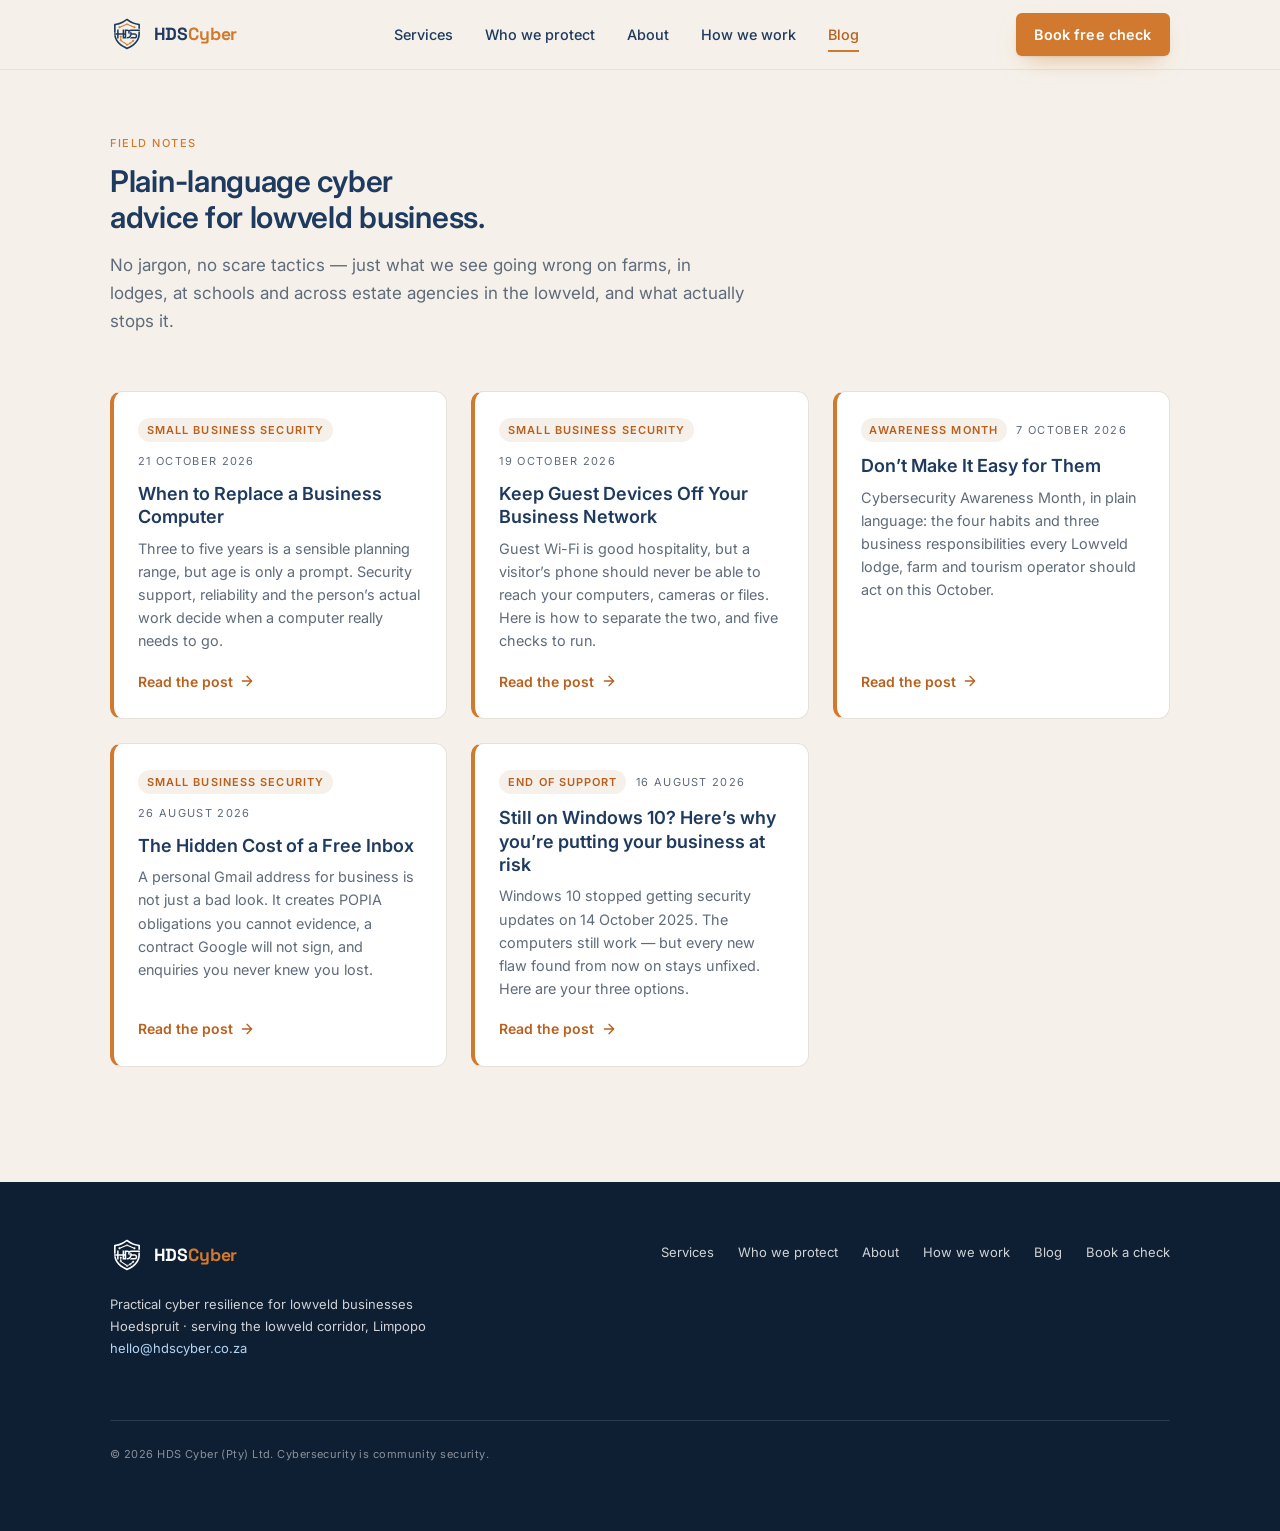
==== blog/index.html @ 3f3493e4 "Add blog post: When to Replace a Business Computer Held on a branch for scheduled publication; not y" ====
<!DOCTYPE html>
<html lang="en">
<head>
  <meta charset="UTF-8">
  <meta name="viewport" content="width=device-width, initial-scale=1">

  <!-- Google tag (gtag.js) -->
  <script async src="https://www.googletagmanager.com/gtag/js?id=G-XVRPDK1384"></script>
  <script>
    window.dataLayer = window.dataLayer || [];
    function gtag(){dataLayer.push(arguments);}
    gtag('js', new Date());

    gtag('config', 'G-XVRPDK1384');
  </script>

  <!-- Meta Pixel Code -->
  <script>
  !function(f,b,e,v,n,t,s)
  {if(f.fbq)return;n=f.fbq=function(){n.callMethod?
  n.callMethod.apply(n,arguments):n.queue.push(arguments)};
  if(!f._fbq)f._fbq=n;n.push=n;n.loaded=!0;n.version='2.0';
  n.queue=[];t=b.createElement(e);t.async=!0;
  t.src=v;s=b.getElementsByTagName(e)[0];
  s.parentNode.insertBefore(t,s)}(window, document,'script',
  'https://connect.facebook.net/en_US/fbevents.js');
  fbq('init', '3988948328081548');
  fbq('track', 'PageView');
  </script>
  <noscript><img height="1" width="1" style="display:none"
  src="https://www.facebook.com/tr?id=3988948328081548&ev=PageView&noscript=1"
  /></noscript>
  <!-- End Meta Pixel Code -->

  <title>Blog — HDS Cyber | Plain-language cyber advice for lowveld business</title>
  <meta name="description" content="Practical, jargon-free cyber security advice for farms, lodges, schools, merchants and estate agencies in Hoedspruit and the greater lowveld.">
  <meta property="og:title" content="HDS Cyber Blog — plain-language cyber advice for lowveld business">
  <meta property="og:description" content="Practical, jargon-free cyber security advice for farms, lodges, schools, merchants and estate agencies in the lowveld.">
  <meta property="og:type" content="website">
  <meta property="og:url" content="https://hdscyber.co.za/blog/">
  <link rel="canonical" href="https://hdscyber.co.za/blog/">
  <link rel="icon" type="image/svg+xml" href="../assets/favicon.svg">
  <link rel="preconnect" href="https://fonts.googleapis.com">
  <link rel="preconnect" href="https://fonts.gstatic.com" crossorigin>
  <link href="https://fonts.googleapis.com/css2?family=Inter:wght@400;500;600;700&family=Space+Grotesk:wght@500;700&display=swap" rel="stylesheet">
  <link rel="stylesheet" href="../assets/site.css">

  <!-- Freshworks CRM tracking (live chat disabled for now via chat='false') -->
  <script src='//fw-cdn.com/16836464/7368855.js' chat='false'></script>
</head>
<body>
  <!-- Navigation — nav--solid because sub-pages have no hero behind the bar -->
  <header class="nav nav--solid" id="nav">
    <div class="nav__inner">
      <a class="brand" href="../index.html" aria-label="HDS Cyber — home">
        <img src="../assets/favicon.svg" alt="" aria-hidden="true">
        <span class="brand__name">HDS<span>Cyber</span></span>
      </a>

      <nav aria-label="Primary">
        <ul class="nav__links" id="navLinks">
          <li><a href="../index.html#services">Services</a></li>
          <li><a href="../index.html#sectors">Who we protect</a></li>
          <li><a href="../index.html#about">About</a></li>
          <li><a href="../index.html#how">How we work</a></li>
          <li><a href="index.html" class="is-active" aria-current="page">Blog</a></li>
          <li class="nav__cta-mobile"><a href="mailto:hello@hdscyber.co.za?subject=Book%20my%20free%20Lowveld%20Cyber%20Check"><span class="cta">Book free check</span></a></li>
        </ul>
      </nav>

      <div class="nav__cta">
        <a class="cta" href="mailto:hello@hdscyber.co.za?subject=Book%20my%20free%20Lowveld%20Cyber%20Check">Book free check</a>
      </div>

      <button class="nav__toggle" id="navToggle" aria-label="Toggle menu" aria-expanded="false" aria-controls="navLinks">
        <svg class="icon-open" viewBox="0 0 24 24" fill="none" stroke="currentColor" stroke-width="2" stroke-linecap="round"><path d="M3 6h18M3 12h18M3 18h18"/></svg>
        <svg class="icon-close" viewBox="0 0 24 24" fill="none" stroke="currentColor" stroke-width="2" stroke-linecap="round"><path d="M6 6l12 12M18 6L6 18"/></svg>
      </button>
    </div>
  </header>

  <main class="subpage" id="top">
    <section class="section" style="padding-top:0;" aria-labelledby="blog-title">
      <div class="wrap">
        <div class="section__head reveal">
          <p class="eyebrow">Field notes</p>
          <h1 class="section__title" id="blog-title">Plain-language cyber advice for lowveld business.</h1>
          <p class="section__lead">No jargon, no scare tactics &mdash; just what we see going wrong on farms, in lodges, at schools and across estate agencies in the lowveld, and what actually stops it.</p>
        </div>

        <!-- =================================================================
             POST LIST
             To add a post: copy _post-template.html to a new file in this
             folder, then paste one <a class="post-card"> block below, newest
             first. Nothing else needs updating.
             ================================================================= -->
        <div class="post-list">

          <a class="post-card reveal" href="when-to-replace-a-business-computer.html">
            <div class="post-card__meta">
              <span class="tag">Small business security</span>
              <time datetime="2026-10-21">21 October 2026</time>
            </div>
            <h2 class="post-card__title">When to Replace a Business Computer</h2>
            <p class="post-card__excerpt">Three to five years is a sensible planning range, but age is only a prompt. Security support, reliability and the person&rsquo;s actual work decide when a computer really needs to go.</p>
            <span class="post-card__more">
              Read the post
              <svg viewBox="0 0 24 24" fill="none" stroke="currentColor" stroke-width="2" stroke-linecap="round" stroke-linejoin="round" aria-hidden="true"><path d="M5 12h14M12 5l7 7-7 7"/></svg>
            </span>
          </a>

          <a class="post-card reveal" href="keep-guest-devices-off-your-business-network.html">
            <div class="post-card__meta">
              <span class="tag">Small business security</span>
              <time datetime="2026-10-19">19 October 2026</time>
            </div>
            <h2 class="post-card__title">Keep Guest Devices Off Your Business Network</h2>
            <p class="post-card__excerpt">Guest Wi-Fi is good hospitality, but a visitor&rsquo;s phone should never be able to reach your computers, cameras or files. Here is how to separate the two, and five checks to run.</p>
            <span class="post-card__more">
              Read the post
              <svg viewBox="0 0 24 24" fill="none" stroke="currentColor" stroke-width="2" stroke-linecap="round" stroke-linejoin="round" aria-hidden="true"><path d="M5 12h14M12 5l7 7-7 7"/></svg>
            </span>
          </a>

          <a class="post-card reveal" href="dont-make-it-easy-for-them.html">
            <div class="post-card__meta">
              <span class="tag">Awareness Month</span>
              <time datetime="2026-10-07">7 October 2026</time>
            </div>
            <h2 class="post-card__title">Don&rsquo;t Make It Easy for Them</h2>
            <p class="post-card__excerpt">Cybersecurity Awareness Month, in plain language: the four habits and three business responsibilities every Lowveld lodge, farm and tourism operator should act on this October.</p>
            <span class="post-card__more">
              Read the post
              <svg viewBox="0 0 24 24" fill="none" stroke="currentColor" stroke-width="2" stroke-linecap="round" stroke-linejoin="round" aria-hidden="true"><path d="M5 12h14M12 5l7 7-7 7"/></svg>
            </span>
          </a>

          <a class="post-card reveal" href="hidden-cost-of-a-free-inbox.html">
            <div class="post-card__meta">
              <span class="tag">Small business security</span>
              <time datetime="2026-08-26">26 August 2026</time>
            </div>
            <h2 class="post-card__title">The Hidden Cost of a Free Inbox</h2>
            <p class="post-card__excerpt">A personal Gmail address for business is not just a bad look. It creates POPIA obligations you cannot evidence, a contract Google will not sign, and enquiries you never knew you lost.</p>
            <span class="post-card__more">
              Read the post
              <svg viewBox="0 0 24 24" fill="none" stroke="currentColor" stroke-width="2" stroke-linecap="round" stroke-linejoin="round" aria-hidden="true"><path d="M5 12h14M12 5l7 7-7 7"/></svg>
            </span>
          </a>

          <a class="post-card reveal" href="still-on-windows-10.html">
            <div class="post-card__meta">
              <span class="tag">End of support</span>
              <time datetime="2026-08-16">16 August 2026</time>
            </div>
            <h2 class="post-card__title">Still on Windows 10? Here&rsquo;s why you&rsquo;re putting your business at risk</h2>
            <p class="post-card__excerpt">Windows 10 stopped getting security updates on 14 October 2025. The computers still work &mdash; but every new flaw found from now on stays unfixed. Here are your three options.</p>
            <span class="post-card__more">
              Read the post
              <svg viewBox="0 0 24 24" fill="none" stroke="currentColor" stroke-width="2" stroke-linecap="round" stroke-linejoin="round" aria-hidden="true"><path d="M5 12h14M12 5l7 7-7 7"/></svg>
            </span>
          </a>

        </div>
      </div>
    </section>
  </main>

  <!-- Footer -->
  <footer class="footer">
    <div class="wrap footer__inner">
      <div>
        <a class="brand" href="../index.html" aria-label="HDS Cyber — home">
          <img src="../assets/logo-shield-white.svg" alt="" aria-hidden="true">
          <span class="brand__name">HDS<span style="color:var(--copper);">Cyber</span></span>
        </a>
        <p class="footer__meta">
          Practical cyber resilience for lowveld businesses<br>
          Hoedspruit &middot; serving the lowveld corridor, Limpopo<br>
          <a href="mailto:hello@hdscyber.co.za">hello@hdscyber.co.za</a>
        </p>
      </div>

      <nav aria-label="Footer">
        <ul class="footer__links">
          <li><a href="../index.html#services">Services</a></li>
          <li><a href="../index.html#sectors">Who we protect</a></li>
          <li><a href="../index.html#about">About</a></li>
          <li><a href="../index.html#how">How we work</a></li>
          <li><a href="index.html">Blog</a></li>
          <li><a href="../index.html#contact">Book a check</a></li>
        </ul>
      </nav>

      <p class="footer__legal">© <span id="year">2026</span> HDS Cyber (Pty) Ltd. Cybersecurity is community security.</p>
    </div>
  </footer>

  <script src="../assets/site.js" defer></script>
</body>
</html>
---- assets/site.css ----
/* =========================================================================
   HDS Cyber - shared stylesheet
   Used by index.html and every page under blog/.
   Brand tokens follow Brand Guidelines v1.0 (section refs in comments).
   ========================================================================= */

:root {
  /* Brand colours (per Brand Guidelines v1.0 §3) */
  --navy: #1E3A5F;
  --copper: #D17A2F;
  --copper-deep: #B9601E;
  --deep-navy: #0F1F33;
  --sand: #F5F1EA;
  --ink: #1A1A1A;
  --slate: #5F6B7A;
  --hairline: #E5E2DA;
  --light-blue: #B5D4F4;
  --white: #FFFFFF;

  /* Typography (§4): Inter does the heavy lifting; Space Grotesk for hero/slogan only */
  --font-body: 'Inter', -apple-system, BlinkMacSystemFont, system-ui, sans-serif;
  --font-display: 'Space Grotesk', 'Inter', system-ui, sans-serif;

  /* Type scale */
  --text-hero: clamp(2.25rem, 5vw, 3.5rem);   /* hero 44–56px */
  --text-h2: clamp(1.5rem, 2.4vw, 1.875rem);  /* section H2 24–30px */
  --text-h3: 1.125rem;                          /* H3 18px */
  --text-body: 1rem;
  --text-small: 0.8125rem;                      /* caption 13px */
  --text-eyebrow: 0.6875rem;                    /* 11px */

  --radius: 6px;
  --radius-lg: 12px;
  --hero-text-width: 540px;
  --nav-h: 70px;
  --maxw: 1140px;
  --ease: cubic-bezier(0.22, 1, 0.36, 1);
}

*, *::before, *::after { box-sizing: border-box; }

html {
  -webkit-text-size-adjust: 100%;
  scroll-behavior: smooth;
  scroll-padding-top: calc(var(--nav-h) + 12px);
}

body {
  margin: 0;
  font-family: var(--font-body);
  font-weight: 400;
  font-size: var(--text-body);
  line-height: 1.65;
  color: var(--ink);
  background: var(--sand);
  -webkit-font-smoothing: antialiased;
  text-rendering: optimizeLegibility;
  overflow-x: hidden;
}

a { color: inherit; }

.wrap {
  width: 100%;
  max-width: var(--maxw);
  margin-inline: auto;
  padding-inline: clamp(1.25rem, 4vw, 2.5rem);
}

/* Eyebrow — Inter 500 medium, tracked caps (§4.3) */
.eyebrow {
  margin: 0;
  font-family: var(--font-body);
  font-weight: 500;
  font-size: var(--text-eyebrow);
  letter-spacing: 0.14em;
  text-transform: uppercase;
  color: var(--copper);
}

/* ---------- Shared CTA button ---------- */
.cta {
  display: inline-flex;
  align-items: center;
  gap: 0.6rem;
  padding: 0.85rem 1.6rem;
  min-height: 48px;
  background: var(--copper);
  color: var(--white);
  font-family: var(--font-body);
  font-weight: 600;
  font-size: 1rem;
  letter-spacing: 0.01em;
  text-decoration: none;
  border-radius: var(--radius);
  box-shadow:
    0 1px 2px rgba(15, 31, 51, 0.08),
    0 10px 24px -10px rgba(209, 122, 47, 0.55);
  transition: transform 0.3s var(--ease), box-shadow 0.3s var(--ease), background-color 0.3s ease;
}
.cta svg { width: 20px; height: 20px; }
.cta:hover {
  background: var(--copper-deep);
  transform: translateY(-2px);
  box-shadow: 0 2px 4px rgba(15, 31, 51, 0.10), 0 16px 32px -12px rgba(209, 122, 47, 0.7);
}
.cta:active { transform: translateY(0); }
.cta:focus-visible { outline: 2px solid var(--navy); outline-offset: 3px; }

/* Secondary — outlined navy (§7.1) */
.cta--ghost {
  background: transparent;
  color: var(--navy);
  border: 1px solid var(--navy);
  box-shadow: none;
}
.cta--ghost:hover {
  background: var(--navy);
  border-color: var(--navy);
  color: var(--white);
  box-shadow: 0 8px 20px -12px rgba(15, 31, 51, 0.4);
}

/* Secondary on dark backgrounds (contact band) */
.cta--ghost-light {
  background: transparent;
  color: var(--white);
  border: 1px solid rgba(255, 255, 255, 0.5);
  box-shadow: none;
}
.cta--ghost-light:hover {
  background: var(--white);
  color: var(--navy);
  border-color: var(--white);
}

/* WhatsApp button accent (brand-preferred primary contact) */
.cta--whatsapp { background: var(--copper); }
.cta--whatsapp svg { width: 22px; height: 22px; }

/* Marks a placeholder WhatsApp link until the real number is added */
[data-whatsapp-placeholder] { position: relative; }

/* ---------- Nav ---------- */
.nav {
  position: fixed;
  top: 0; left: 0; right: 0;
  z-index: 50;
  height: var(--nav-h);
  display: flex;
  align-items: center;
  transition: background-color 0.35s ease, box-shadow 0.35s ease, border-color 0.35s ease;
  border-bottom: 1px solid transparent;
}
.nav.is-scrolled {
  background: rgba(245, 241, 234, 0.82);
  backdrop-filter: blur(10px);
  -webkit-backdrop-filter: blur(10px);
  border-bottom-color: var(--hairline);
  box-shadow: 0 1px 16px -8px rgba(15, 31, 51, 0.25);
}
.nav__inner {
  width: 100%;
  max-width: var(--maxw);
  margin-inline: auto;
  padding-inline: clamp(1.25rem, 4vw, 2.5rem);
  display: flex;
  align-items: center;
  justify-content: space-between;
  gap: 1rem;
}
.brand {
  display: inline-flex;
  align-items: center;
  gap: 0.6rem;
  text-decoration: none;
  color: var(--navy);
}
.brand img { width: 34px; height: 34px; display: block; }
.brand__name {
  font-family: var(--font-display);
  font-weight: 700;
  font-size: 1.1rem;
  letter-spacing: -0.01em;
  color: var(--navy);
}
.brand__name span { color: var(--copper); }

.nav__links {
  display: flex;
  align-items: center;
  gap: clamp(1rem, 2.5vw, 2rem);
  list-style: none;
  margin: 0;
  padding: 0;
}
.nav__links a {
  position: relative;
  text-decoration: none;
  color: var(--navy);
  font-size: 0.9rem;
  font-weight: 500;
  padding: 0.4rem 0;
  transition: color 0.2s ease;
}
.nav__links a::after {
  content: "";
  position: absolute;
  left: 0; bottom: -2px;
  width: 100%;
  height: 2px;
  background: var(--copper);
  transform: scaleX(0);
  transform-origin: left center;
  transition: transform 0.3s var(--ease);
}
.nav__links a:hover { color: var(--copper-deep); }
.nav__links a.is-active { color: var(--copper-deep); }
.nav__links a.is-active::after { transform: scaleX(1); }

.nav__cta { display: inline-flex; }
.nav .cta { padding: 0.6rem 1.15rem; min-height: 42px; font-size: 0.9rem; }

.nav__toggle {
  display: none;
  width: 44px; height: 44px;
  align-items: center;
  justify-content: center;
  background: transparent;
  border: 1px solid var(--hairline);
  border-radius: var(--radius);
  cursor: pointer;
  color: var(--navy);
}
.nav__toggle svg { width: 22px; height: 22px; }
.nav__toggle .icon-close { display: none; }
.nav.is-open .nav__toggle .icon-open { display: none; }
.nav.is-open .nav__toggle .icon-close { display: block; }

/* ---------- Section scaffolding ---------- */
.section { padding: clamp(4.5rem, 9vw, 7.5rem) 0; }
.section__head {
  max-width: 640px;
  margin-bottom: clamp(2.5rem, 5vw, 3.5rem);
}
.section--center .section__head { margin-inline: auto; text-align: center; }
/* Section H2 — Inter 600 (§4.3) */
.section__title {
  margin: 0.75rem 0 0;
  font-family: var(--font-body);
  font-weight: 600;
  font-size: var(--text-h2);
  line-height: 1.18;
  letter-spacing: -0.01em;
  color: var(--navy);
  text-wrap: balance;
}
.section__lead {
  margin: 1rem 0 0;
  font-size: 1.0625rem;
  color: var(--slate);
  max-width: 58ch;
}
.section--center .section__lead { margin-inline: auto; }

/* Reveal on scroll */
.reveal {
  opacity: 0;
  transform: translateY(22px);
  transition: opacity 0.7s var(--ease), transform 0.7s var(--ease);
}
.reveal.is-in { opacity: 1; transform: none; }

/* ---------- Hero ---------- */
.hero {
  position: relative;
  isolation: isolate;
  min-height: 100vh;
  min-height: 100svh;
  display: flex;
  flex-direction: column;
  align-items: center;
  justify-content: center;
  text-align: center;
  padding: calc(var(--nav-h) + clamp(2rem, 6vw, 4rem)) 1.5rem clamp(3.5rem, 9vw, 6rem);
  overflow: hidden;
  background:
    radial-gradient(120% 90% at 80% 8%, rgba(209, 122, 47, 0.10) 0%, rgba(209, 122, 47, 0) 55%),
    radial-gradient(120% 90% at 10% 100%, rgba(30, 58, 95, 0.08) 0%, rgba(30, 58, 95, 0) 55%),
    linear-gradient(180deg, #FFFFFF 0%, #FDFBF7 45%, var(--sand) 100%);
}
.hero__lines {
  position: absolute; inset: 0; z-index: -2;
  pointer-events: none; opacity: 0.5;
  mask-image: radial-gradient(120% 80% at 50% 30%, #000 0%, transparent 78%);
}
.hero__lines path, .hero__lines circle { stroke: var(--hairline); fill: none; }
.hero__lines circle { fill: var(--hairline); stroke: none; }
.hero__grain {
  position: absolute; inset: 0; z-index: -1;
  pointer-events: none; opacity: 0.035; mix-blend-mode: multiply;
}
/* Hero max width 720px so the slogan reads as a statement (§7.1) */
.hero__inner {
  position: relative;
  display: flex; flex-direction: column; align-items: center;
  max-width: 720px; width: 100%;
}
.status {
  display: inline-flex; align-items: center; gap: 0.5rem;
  padding: 0.4rem 0.85rem 0.4rem 0.7rem;
  margin-bottom: clamp(1.5rem, 4vw, 2rem);
  border: 1px solid var(--hairline); border-radius: 999px;
  background: rgba(255, 255, 255, 0.7); backdrop-filter: blur(6px);
  box-shadow: 0 1px 2px rgba(15, 31, 51, 0.05);
  font-size: var(--text-eyebrow); font-weight: 600;
  letter-spacing: 0.12em; text-transform: uppercase; color: var(--navy);
}
.status__dot {
  width: 8px; height: 8px; border-radius: 50%; background: var(--copper);
  box-shadow: 0 0 0 0 rgba(209, 122, 47, 0.5);
  animation: pulse 2.4s ease-in-out infinite;
}
@keyframes pulse {
  0%, 100% { box-shadow: 0 0 0 0 rgba(209, 122, 47, 0.45); }
  50%      { box-shadow: 0 0 0 6px rgba(209, 122, 47, 0); }
}
.hero__logo { width: clamp(150px, 32vw, 210px); height: auto; margin-bottom: clamp(1rem, 3vw, 1.6rem); }
.hero__eyebrow { margin-bottom: 1rem; }
/* Hero headline — Space Grotesk (the one signature slogan moment) */
.hero__title {
  margin: 0 0 1.25rem; max-width: 16ch;
  font-family: var(--font-display); font-weight: 700;
  font-size: var(--text-hero); line-height: 1.12;
  letter-spacing: -0.02em; color: var(--navy); text-wrap: balance;
}
.hero__body {
  margin: 0 auto 2rem; max-width: var(--hero-text-width);
  font-size: 1.125rem; line-height: 1.6; color: var(--ink);
}
.hero__actions {
  display: flex; flex-wrap: wrap; gap: 0.85rem; justify-content: center;
}
.scroll-hint {
  margin-top: clamp(2.5rem, 6vw, 4rem);
  display: inline-flex; flex-direction: column; align-items: center; gap: 0.4rem;
  font-size: var(--text-eyebrow); letter-spacing: 0.14em; text-transform: uppercase;
  color: var(--slate); text-decoration: none;
}
.scroll-hint svg { width: 20px; height: 20px; animation: bob 2.2s ease-in-out infinite; }
@keyframes bob { 0%,100% { transform: translateY(0); } 50% { transform: translateY(5px); } }

/* ---------- Services (four pillars) ---------- */
.cards {
  display: grid;
  grid-template-columns: repeat(auto-fit, minmax(240px, 1fr));
  gap: clamp(1rem, 2vw, 1.5rem);
}
/* White card, 4px copper LEFT border, copper icon in sand square (§7.1) */
.card {
  background: var(--white);
  border: 1px solid var(--hairline);
  border-left: 4px solid var(--copper);
  border-radius: var(--radius-lg);
  padding: 1.75rem 1.5rem;
  transition: transform 0.35s var(--ease), box-shadow 0.35s var(--ease);
}
.card:hover {
  transform: translateY(-4px);
  box-shadow: 0 18px 40px -22px rgba(15, 31, 51, 0.4);
}
.card__icon {
  display: inline-flex; align-items: center; justify-content: center;
  width: 48px; height: 48px; margin-bottom: 1.1rem;
  border-radius: 10px;
  background: var(--sand);
  color: var(--copper-deep);
}
.card__icon svg { width: 24px; height: 24px; }
/* H3 — Inter 600 */
.card__title {
  margin: 0 0 0.4rem; font-family: var(--font-body);
  font-weight: 600; font-size: var(--text-h3); color: var(--navy);
}
.card__text { margin: 0; font-size: 0.9rem; color: var(--slate); line-height: 1.6; }

/* Free health-check lead-in line above the cards */
.pillars-note {
  margin: 0 0 1.75rem;
  font-size: 0.95rem; color: var(--slate);
}
.pillars-note strong { color: var(--navy); font-weight: 600; }

/* ---------- Who we protect — five verticals, single column (§7.1) ---------- */
.sectors { background: var(--white); border-block: 1px solid var(--hairline); }
.sector-list {
  display: flex; flex-direction: column;
  gap: clamp(0.85rem, 1.8vw, 1.1rem);
  max-width: 840px; margin-inline: auto;
}
.sector {
  display: flex; align-items: flex-start; gap: 1.1rem;
  padding: 1.4rem 1.5rem;
  border: 1px solid var(--hairline);
  border-left: 4px solid var(--copper);
  border-radius: var(--radius-lg);
  background: var(--sand);
  transition: transform 0.3s var(--ease), box-shadow 0.3s var(--ease), background-color 0.3s ease;
}
.sector:hover { transform: translateX(4px); background: #FBF8F2; box-shadow: 0 14px 30px -22px rgba(15,31,51,0.4); }
.sector__icon {
  flex: none;
  display: inline-flex; align-items: center; justify-content: center;
  width: 46px; height: 46px; border-radius: 10px;
  background: var(--white); border: 1px solid var(--hairline);
  color: var(--copper-deep);
}
.sector__icon svg { width: 24px; height: 24px; }
.sector__eyebrow {
  margin: 0 0 0.15rem; font-size: var(--text-eyebrow); font-weight: 500;
  letter-spacing: 0.12em; text-transform: uppercase; color: var(--slate);
}
/* Vertical slogan — navy semibold (§7.1). Never modified (§1). */
.sector__slogan { margin: 0 0 0.3rem; font-family: var(--font-body); font-weight: 600; color: var(--navy); font-size: 1.0625rem; line-height: 1.35; }
.sector__desc { margin: 0; font-size: 0.875rem; color: var(--slate); line-height: 1.55; }

/* ---------- About ---------- */
.about-grid {
  display: grid;
  grid-template-columns: 1.15fr 0.85fr;
  gap: clamp(2rem, 5vw, 4rem);
  align-items: center;
}
.about__body p { margin: 0 0 1.1rem; color: var(--ink); }
.about__body p:last-child { margin-bottom: 0; }
.about__body strong { color: var(--navy); font-weight: 600; }
.stat-panel {
  position: relative;
  background: var(--navy);
  color: var(--white);
  border-radius: var(--radius-lg);
  padding: clamp(1.75rem, 3vw, 2.5rem);
  overflow: hidden;
  isolation: isolate;
}
.stat-panel__lines { position: absolute; inset: 0; z-index: -1; opacity: 0.25; pointer-events: none; }
.stat-panel__lines path, .stat-panel__lines circle { stroke: var(--light-blue); fill: none; }
.stat-panel__lines circle { fill: var(--copper); stroke: none; }
.stat {
  padding: 1.1rem 0;
  border-bottom: 1px solid rgba(181, 212, 244, 0.18);
}
.stat:last-child { border-bottom: none; padding-bottom: 0; }
.stat:first-child { padding-top: 0; }
.stat__num {
  font-family: var(--font-body); font-weight: 700;
  font-size: clamp(1.5rem, 2.6vw, 1.9rem); color: var(--copper);
  line-height: 1.1;
}
.stat__label { font-size: var(--text-small); color: var(--light-blue); margin-top: 0.2rem; }

/* ---------- How we work ---------- */
.how { background: var(--white); border-block: 1px solid var(--hairline); }
.steps {
  display: grid;
  grid-template-columns: repeat(4, 1fr);
  gap: clamp(1rem, 2.5vw, 2rem);
  position: relative;
}
.steps::before {
  content: ""; position: absolute;
  top: 26px; left: 12%; right: 12%; height: 2px;
  background: repeating-linear-gradient(90deg, var(--copper) 0 8px, transparent 8px 16px);
  opacity: 0.5; z-index: 0;
}
.step { position: relative; z-index: 1; text-align: center; }
.step__node {
  width: 54px; height: 54px; margin: 0 auto 1.1rem;
  display: flex; align-items: center; justify-content: center;
  border-radius: 50%;
  background: var(--sand);
  border: 2px solid var(--copper);
  color: var(--copper-deep);
  font-family: var(--font-body); font-weight: 700; font-size: 1.25rem;
  box-shadow: 0 0 0 6px var(--white);
}
.step__title { margin: 0 0 0.35rem; font-family: var(--font-body); font-weight: 600; font-size: var(--text-h3); color: var(--navy); }
.step__text { margin: 0; font-size: var(--text-small); color: var(--slate); line-height: 1.55; }

/* ---------- Contact band ---------- */
.contact {
  position: relative;
  isolation: isolate;
  background: var(--deep-navy);
  color: var(--white);
  text-align: center;
  overflow: hidden;
}
.contact__lines { position: absolute; inset: 0; z-index: -1; opacity: 0.3; pointer-events: none; mask-image: radial-gradient(110% 90% at 50% 40%, #000 0%, transparent 80%); }
.contact__lines path, .contact__lines circle { stroke: rgba(181,212,244,0.45); fill: none; }
.contact__lines circle { fill: var(--copper); stroke: none; }
.contact__title {
  margin: 0.75rem auto 0; max-width: 20ch;
  font-family: var(--font-body); font-weight: 700;
  font-size: var(--text-h2); line-height: 1.18; letter-spacing: -0.01em;
  text-wrap: balance;
}
.contact__text { margin: 1rem auto 2rem; max-width: 56ch; color: var(--light-blue); font-size: 1.0625rem; }
.contact__actions { display: flex; flex-wrap: wrap; gap: 0.85rem; justify-content: center; }
.contact__email { margin-top: 1.5rem; font-size: var(--text-small); color: rgba(255,255,255,0.7); }
.contact__email a { color: var(--light-blue); text-decoration: none; font-weight: 600; }
.contact__email a:hover { text-decoration: underline; }

/* Contact form — white card holding the embedded Freshsales web form */
.contact-form {
  margin: clamp(2.5rem, 5vw, 3.75rem) auto 0;
  max-width: 640px;
  background: var(--white);
  color: var(--ink);
  border-radius: var(--radius-lg);
  padding: clamp(1.5rem, 3.5vw, 2.5rem);
  text-align: left;
  box-shadow: 0 30px 60px -34px rgba(0, 0, 0, 0.6);
}
.contact-form__note { margin: 0 0 1.35rem; font-size: 0.9rem; color: var(--slate); text-align: center; }
/* Keep the third-party form's fields inside the card on small screens */
.contact-form__embed :is(input, textarea, select, button) { max-width: 100%; }
.contact-form__embed { min-height: 40px; }

/* ---------- Footer — deep navy (§7.1) ---------- */
.footer { background: var(--deep-navy); color: rgba(255,255,255,0.8); padding: clamp(2.5rem, 5vw, 3.5rem) 0; }
.footer__inner {
  display: flex; flex-wrap: wrap; gap: 1.5rem;
  align-items: flex-start; justify-content: space-between;
}
.footer .brand__name { color: var(--white); }
.footer__meta { font-size: var(--text-small); line-height: 1.7; margin-top: 0.85rem; }
.footer__meta a { color: var(--light-blue); text-decoration: none; }
.footer__meta a:hover { text-decoration: underline; }
.footer__links { display: flex; flex-wrap: wrap; gap: 1rem 1.5rem; list-style: none; margin: 0; padding: 0; }
.footer__links a { color: rgba(255,255,255,0.8); text-decoration: none; font-size: var(--text-small); }
.footer__links a:hover { color: var(--copper); }
.footer__legal {
  width: 100%; margin-top: 1.5rem; padding-top: 1.5rem;
  border-top: 1px solid rgba(255,255,255,0.12);
  font-size: var(--text-eyebrow); letter-spacing: 0.04em; color: rgba(255,255,255,0.5);
}

a:focus-visible, button:focus-visible {
  outline: 2px solid var(--copper);
  outline-offset: 3px;
  border-radius: 3px;
}

/* ---------- Responsive ---------- */
@media (max-width: 860px) {
  .about-grid { grid-template-columns: 1fr; }
  .steps { grid-template-columns: repeat(2, 1fr); gap: 2rem 1.5rem; }
  .steps::before { display: none; }
}
@media (max-width: 760px) {
  .nav__cta { display: none; }
  .nav__toggle { display: inline-flex; }
  .nav__links {
    position: absolute;
    top: var(--nav-h); left: 0; right: 0;
    flex-direction: column;
    align-items: stretch;
    gap: 0;
    background: rgba(245, 241, 234, 0.97);
    backdrop-filter: blur(10px);
    border-bottom: 1px solid var(--hairline);
    box-shadow: 0 16px 24px -18px rgba(15,31,51,0.4);
    padding: 0.5rem clamp(1.25rem, 4vw, 2.5rem) 1.25rem;
    transform: translateY(-12px);
    opacity: 0; pointer-events: none;
    transition: opacity 0.25s ease, transform 0.25s var(--ease);
  }
  .nav.is-open .nav__links { opacity: 1; transform: none; pointer-events: auto; }
  .nav__links li { width: 100%; }
  .nav__links a { display: block; padding: 0.85rem 0; border-bottom: 1px solid var(--hairline); font-size: 1rem; }
  .nav__links a::after { display: none; }
  .nav__links .nav__cta-mobile { margin-top: 0.85rem; }
  .nav__links .nav__cta-mobile a { border-bottom: none; }
  .nav__links .nav__cta-mobile .cta { display: inline-flex; width: 100%; justify-content: center; }
}
@media (min-width: 761px) {
  .nav__cta-mobile { display: none; }
}
@media (max-width: 480px) {
  .steps { grid-template-columns: 1fr; }
  .hero__actions { width: 100%; }
  .hero__actions .cta { flex: 1 1 auto; justify-content: center; }
}

@media (prefers-reduced-motion: reduce) {
  html { scroll-behavior: auto; }
  *, *::before, *::after {
    animation-duration: 0.01ms !important;
    animation-iteration-count: 1 !important;
    transition-duration: 0.01ms !important;
  }
  .reveal { opacity: 1; transform: none; }
}

/* =========================================================================
   Blog
   Sub-pages have no hero, so the nav sits directly on content and must be
   solid from the start rather than waiting for the scroll handler.
   ========================================================================= */
.nav--solid {
  background: rgba(245, 241, 234, 0.92);
  backdrop-filter: blur(10px);
  -webkit-backdrop-filter: blur(10px);
  border-bottom-color: var(--hairline);
}

/* Pushes sub-page content clear of the fixed nav */
.subpage { padding-top: calc(var(--nav-h) + clamp(2.5rem, 6vw, 4rem)); }

.breadcrumb {
  margin: 0 0 1rem;
  font-size: var(--text-small);
  color: var(--slate);
}
.breadcrumb a { color: var(--slate); text-decoration: none; }
.breadcrumb a:hover { color: var(--copper-deep); text-decoration: underline; }
.breadcrumb span { margin: 0 0.4rem; opacity: 0.5; }

/* ---------- Post listing ---------- */
.post-list {
  display: grid;
  grid-template-columns: repeat(auto-fill, minmax(320px, 1fr));
  gap: clamp(1rem, 2vw, 1.5rem);
}

/* Same visual language as .card, but the whole tile is the link target */
.post-card {
  display: flex;
  flex-direction: column;
  background: var(--white);
  border: 1px solid var(--hairline);
  border-left: 4px solid var(--copper);
  border-radius: var(--radius-lg);
  padding: 1.6rem 1.5rem;
  text-decoration: none;
  transition: transform 0.35s var(--ease), box-shadow 0.35s var(--ease);
}
.post-card:hover {
  transform: translateY(-4px);
  box-shadow: 0 18px 40px -22px rgba(15, 31, 51, 0.4);
}
.post-card__meta {
  display: flex;
  flex-wrap: wrap;
  align-items: center;
  gap: 0.6rem;
  margin-bottom: 0.75rem;
  font-size: var(--text-eyebrow);
  letter-spacing: 0.12em;
  text-transform: uppercase;
  color: var(--slate);
}
.tag {
  padding: 0.2rem 0.55rem;
  border-radius: 999px;
  background: var(--sand);
  color: var(--copper-deep);
  font-weight: 600;
  letter-spacing: 0.1em;
}
.post-card__title {
  margin: 0 0 0.5rem;
  font-family: var(--font-body);
  font-weight: 600;
  font-size: var(--text-h3);
  line-height: 1.3;
  color: var(--navy);
}
.post-card__excerpt {
  margin: 0 0 1.1rem;
  font-size: 0.9rem;
  line-height: 1.6;
  color: var(--slate);
}
.post-card__more {
  margin-top: auto;
  display: inline-flex;
  align-items: center;
  gap: 0.4rem;
  font-size: 0.875rem;
  font-weight: 600;
  color: var(--copper-deep);
}
.post-card__more svg { width: 16px; height: 16px; }
.post-card:hover .post-card__more svg { transform: translateX(3px); }
.post-card__more svg { transition: transform 0.3s var(--ease); }

/* Shown when the listing has no posts yet */
.post-list__empty {
  padding: 2.5rem 1.5rem;
  border: 1px dashed var(--hairline);
  border-radius: var(--radius-lg);
  text-align: center;
  color: var(--slate);
}

/* ---------- Single post ---------- */
.post { max-width: 720px; margin-inline: auto; }
.post__meta {
  display: flex;
  flex-wrap: wrap;
  align-items: center;
  gap: 0.6rem;
  font-size: var(--text-eyebrow);
  letter-spacing: 0.12em;
  text-transform: uppercase;
  color: var(--slate);
}
.post__title {
  margin: 0.9rem 0 0;
  font-family: var(--font-body);
  font-weight: 600;
  font-size: var(--text-h2);
  line-height: 1.18;
  letter-spacing: -0.01em;
  color: var(--navy);
  text-wrap: balance;
}
.post__standfirst {
  margin: 1rem 0 0;
  font-size: 1.0625rem;
  line-height: 1.6;
  color: var(--slate);
}
.post__rule {
  margin: clamp(1.75rem, 4vw, 2.5rem) 0;
  border: 0;
  border-top: 1px solid var(--hairline);
}

/* Long-form body copy — slightly wider leading than the marketing sections */
.post__body { font-size: 1.0625rem; line-height: 1.75; }

/* Spacing is owned by these two rules alone: zero every direct child's block
   margins, then put the gap back between siblings. Both are specificity
   (0,1,0) so source order decides, and nothing below may set a block margin
   on a direct child except the heading overrides, which are (0,1,1) and are
   meant to win. Adding `margin-block: 0` to a rule like `.post__body p`
   silently kills the gap for that element — that is not a reset, it outranks
   the owl selector. */
.post__body > * { margin-block: 0; }
.post__body > * + * { margin-top: 1.15rem; }
.post__body h2 {
  margin-top: clamp(2rem, 4vw, 2.75rem);
  font-family: var(--font-body);
  font-weight: 600;
  font-size: 1.375rem;
  line-height: 1.3;
  color: var(--navy);
}
.post__body h3 {
  margin-top: 1.9rem;
  font-family: var(--font-body);
  font-weight: 600;
  font-size: var(--text-h3);
  color: var(--navy);
}
.post__body strong { color: var(--navy); font-weight: 600; }
.post__body a { color: var(--copper-deep); text-decoration: underline; text-underline-offset: 2px; }
.post__body a:hover { color: var(--copper); }
.post__body ul, .post__body ol { padding-left: 1.35rem; }
.post__body li + li { margin-top: 0.5rem; }
.post__body li::marker { color: var(--copper); }
.post__body blockquote {
  margin-inline: 0;
  padding: 1.1rem 1.4rem;
  border-left: 4px solid var(--copper);
  border-radius: 0 var(--radius) var(--radius) 0;
  background: var(--white);
  color: var(--navy);
  font-size: 1.0625rem;
}
.post__body blockquote p { margin: 0; }
.post__body code {
  padding: 0.15em 0.4em;
  border-radius: 4px;
  background: var(--white);
  border: 1px solid var(--hairline);
  font-size: 0.9em;
}
.post__body figure { margin: 0; }
.post__body img {
  max-width: 100%;
  height: auto;
  border-radius: var(--radius-lg);
  border: 1px solid var(--hairline);
}
.post__body figcaption {
  margin-top: 0.6rem;
  font-size: var(--text-small);
  color: var(--slate);
  text-align: center;
}


/* ---------- Optional post components ----------
   Each of these is a direct child of .post__body, so none of them may set a
   block margin — the reset-plus-owl pair above owns vertical rhythm. */

/* Attribution under a blockquote */
.post__body blockquote cite {
  display: block;
  margin-top: 0.55rem;
  font-style: normal;
  font-size: var(--text-small);
  font-weight: 600;
  color: var(--slate);
}

/* Key-point callout — the one line a skim-reader should catch */
.post-key {
  padding: 1.2rem 1.4rem;
  background: var(--sand);
  border-left: 4px solid var(--copper);
  border-radius: 0 var(--radius) var(--radius) 0;
}
.post-key__label {
  display: block;
  margin-bottom: 0.5rem;
  font-size: var(--text-eyebrow);
  font-weight: 600;
  letter-spacing: 0.14em;
  text-transform: uppercase;
  color: var(--copper);
}
.post-key p { margin: 0; }
.post-key p + p { margin-top: 0.75rem; }

/* Numbered steps with filled navy counters, for ordered procedures */
.post__body .post-steps {
  list-style: none;
  padding-left: 0;
  counter-reset: step;
}
.post-steps li {
  counter-increment: step;
  position: relative;
  padding-left: 2.5rem;
  min-height: 1.75rem;
}
.post-steps li + li { margin-top: 0.85rem; }
.post-steps li::before {
  content: counter(step);
  position: absolute;
  left: 0;
  top: 0.15rem;
  display: flex;
  align-items: center;
  justify-content: center;
  width: 1.75rem;
  height: 1.75rem;
  border-radius: 50%;
  background: var(--navy);
  color: var(--white);
  font-weight: 700;
  font-size: 0.8125rem;
  line-height: 1;
}

/* Tables scroll inside their own wrapper rather than widening the page */
.post-table { overflow-x: auto; }
.post-table table {
  width: 100%;
  border-collapse: collapse;
  font-size: 0.9375rem;
}
.post-table thead th {
  padding: 0.7rem 0.9rem;
  background: var(--navy);
  color: var(--white);
  text-align: left;
  font-size: var(--text-eyebrow);
  font-weight: 600;
  letter-spacing: 0.1em;
  text-transform: uppercase;
}
.post-table tbody td {
  padding: 0.75rem 0.9rem;
  border-bottom: 1px solid var(--hairline);
  vertical-align: top;
}
.post-table tbody tr:nth-child(odd) { background: var(--white); }
.post-table tbody td:first-child {
  font-weight: 600;
  color: var(--navy);
  white-space: nowrap;
}

/* Legal / pricing caveat at the foot of a post */
.post-disclaimer {
  margin-top: clamp(2rem, 4vw, 2.75rem);
  padding-top: 1.25rem;
  border-top: 1px solid var(--hairline);
  font-size: var(--text-small);
  line-height: 1.65;
  color: var(--slate);
}
/* Syndication credit — shown on posts republished from another publisher */
.post-source {
  margin-top: clamp(2rem, 4vw, 2.75rem);
  padding: 1rem 1.25rem;
  border-left: 3px solid var(--hairline);
  font-size: var(--text-small);
  line-height: 1.7;
  color: var(--slate);
  font-style: italic;
}
.post-source a {
  color: var(--copper-deep);
  font-style: normal;
  font-weight: 600;
  text-decoration: underline;
  text-underline-offset: 2px;
}
.post-source a:hover { color: var(--copper); }

/* Our own commentary appended to a syndicated article. Deliberately distinct
   from .post__body so the reader can see where the licensed article ends. */
.post-note {
  margin-top: clamp(2rem, 4vw, 2.75rem);
  padding: clamp(1.5rem, 3.5vw, 2rem);
  background: var(--white);
  border: 1px solid var(--hairline);
  border-left: 4px solid var(--copper);
  border-radius: var(--radius-lg);
}
/* Same two-rule spacing contract as .post__body — see the note there. These
   must stay above the overrides below, since .post-note__title matches at the
   same specificity and would otherwise lose to the owl on source order. */
.post-note > * { margin-block: 0; }
.post-note > * + * { margin-top: 1.05rem; }

.post-note__title {
  margin: 0.5rem 0 1.1rem;
  font-family: var(--font-body);
  font-weight: 600;
  font-size: 1.25rem;
  line-height: 1.3;
  color: var(--navy);
}
.post-note p { font-size: 1rem; line-height: 1.7; }
.post-note h3 {
  margin-top: 1.6rem;
  font-family: var(--font-body);
  font-weight: 600;
  font-size: var(--text-h3);
  color: var(--navy);
}
.post-note strong { color: var(--navy); font-weight: 600; }
.post-note ul { padding-left: 1.35rem; font-size: 1rem; line-height: 1.7; }
.post-note li + li { margin-top: 0.5rem; }
.post-note li::marker { color: var(--copper); }

/* Closing call-to-action on each post */
.post-cta {
  margin-top: clamp(2.5rem, 5vw, 3.5rem);
  padding: clamp(1.5rem, 3.5vw, 2.25rem);
  border-radius: var(--radius-lg);
  background: var(--navy);
  color: var(--white);
  text-align: center;
}
.post-cta__title {
  margin: 0 0 0.6rem;
  font-family: var(--font-body);
  font-weight: 600;
  font-size: var(--text-h3);
}
.post-cta__text { margin: 0 0 1.4rem; font-size: 0.9375rem; color: var(--light-blue); }
.post-cta__actions { display: flex; flex-wrap: wrap; gap: 0.75rem; justify-content: center; }

.post-foot {
  margin-top: clamp(2rem, 4vw, 3rem);
  padding-top: 1.5rem;
  border-top: 1px solid var(--hairline);
}
.post-foot a {
  display: inline-flex;
  align-items: center;
  gap: 0.45rem;
  font-size: 0.9375rem;
  font-weight: 600;
  color: var(--copper-deep);
  text-decoration: none;
}
.post-foot a:hover { text-decoration: underline; }
.post-foot svg { width: 16px; height: 16px; }

@media (max-width: 480px) {
  .post-list { grid-template-columns: 1fr; }
  .post-cta__actions .cta { flex: 1 1 auto; justify-content: center; }
}
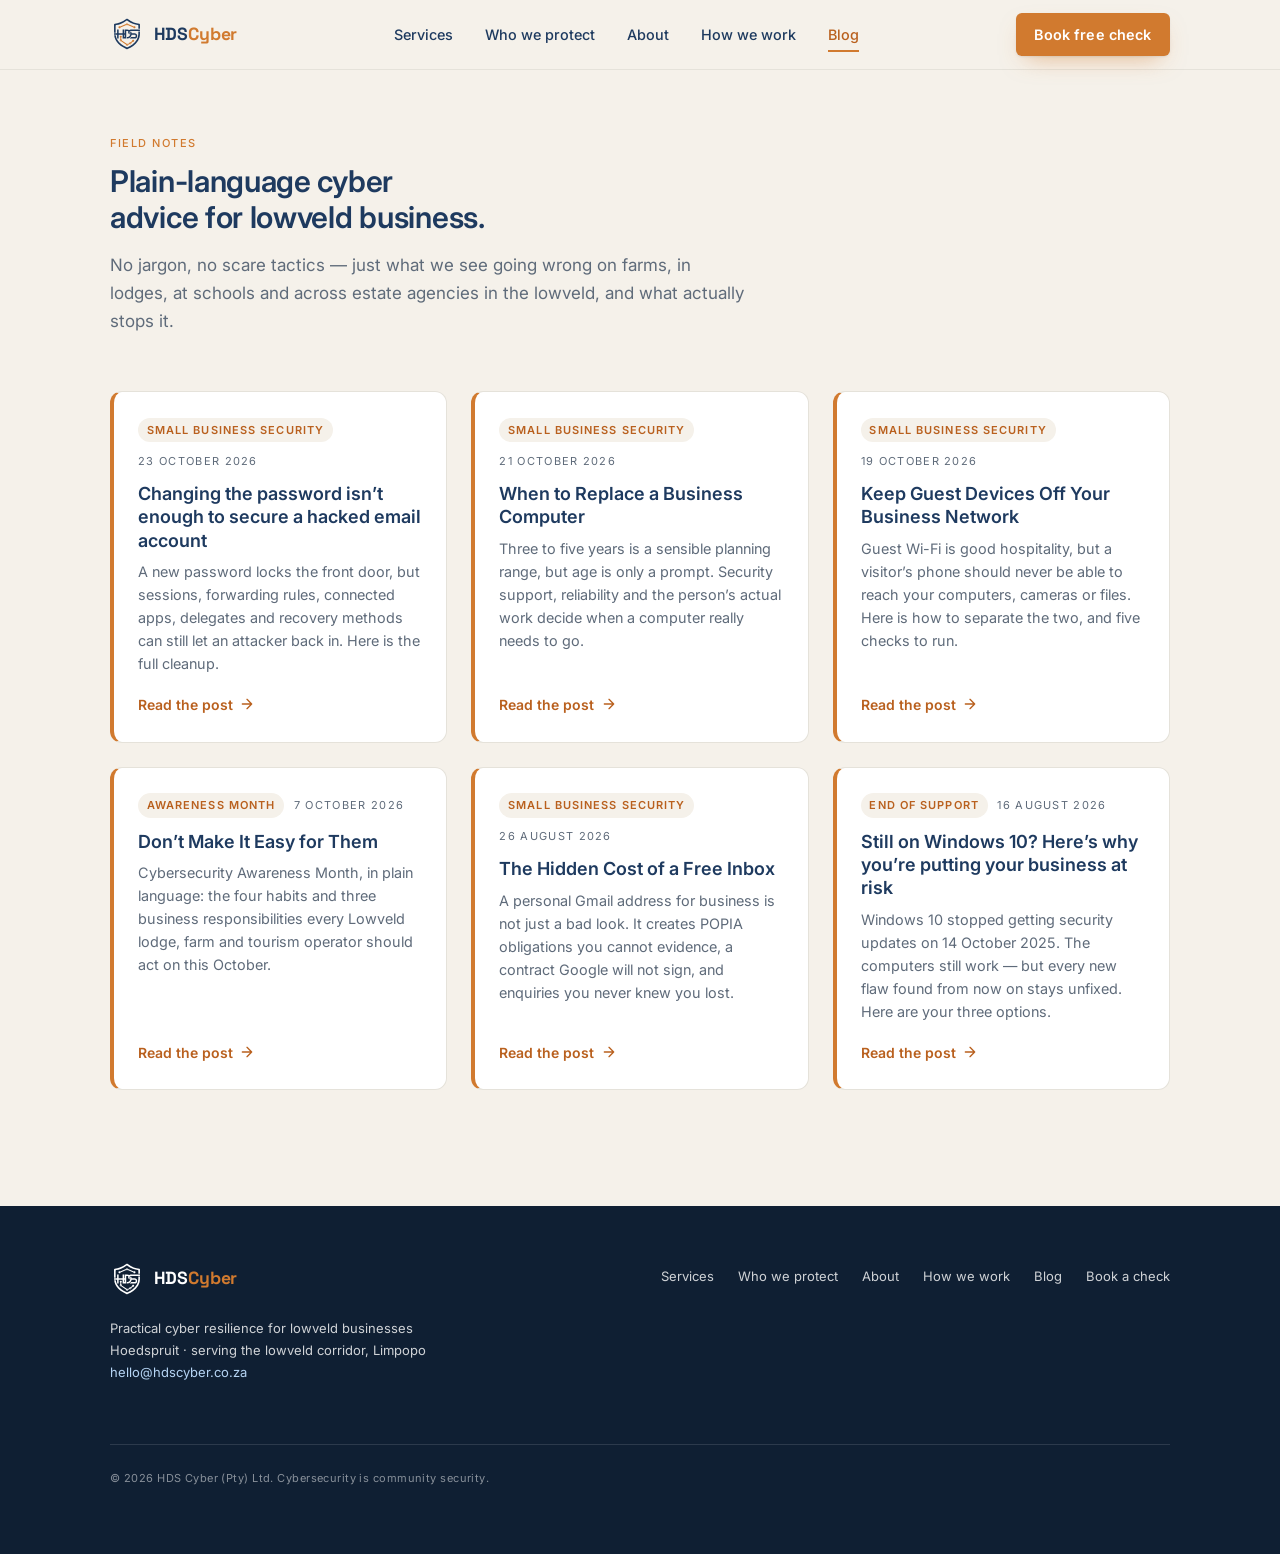
==== commit 199725e8: "Add blog post: Changing the password isn't enough to secure a hacked email account Held on a branch " ====
--- a/blog/index.html
+++ b/blog/index.html
@@ -96,6 +96,19 @@
              ================================================================= -->
         <div class="post-list">
 
+          <a class="post-card reveal" href="secure-a-hacked-business-email-account.html">
+            <div class="post-card__meta">
+              <span class="tag">Small business security</span>
+              <time datetime="2026-10-23">23 October 2026</time>
+            </div>
+            <h2 class="post-card__title">Changing the password isn&rsquo;t enough to secure a hacked email account</h2>
+            <p class="post-card__excerpt">A new password locks the front door, but sessions, forwarding rules, connected apps, delegates and recovery methods can still let an attacker back in. Here is the full cleanup.</p>
+            <span class="post-card__more">
+              Read the post
+              <svg viewBox="0 0 24 24" fill="none" stroke="currentColor" stroke-width="2" stroke-linecap="round" stroke-linejoin="round" aria-hidden="true"><path d="M5 12h14M12 5l7 7-7 7"/></svg>
+            </span>
+          </a>
+
           <a class="post-card reveal" href="when-to-replace-a-business-computer.html">
             <div class="post-card__meta">
               <span class="tag">Small business security</span>
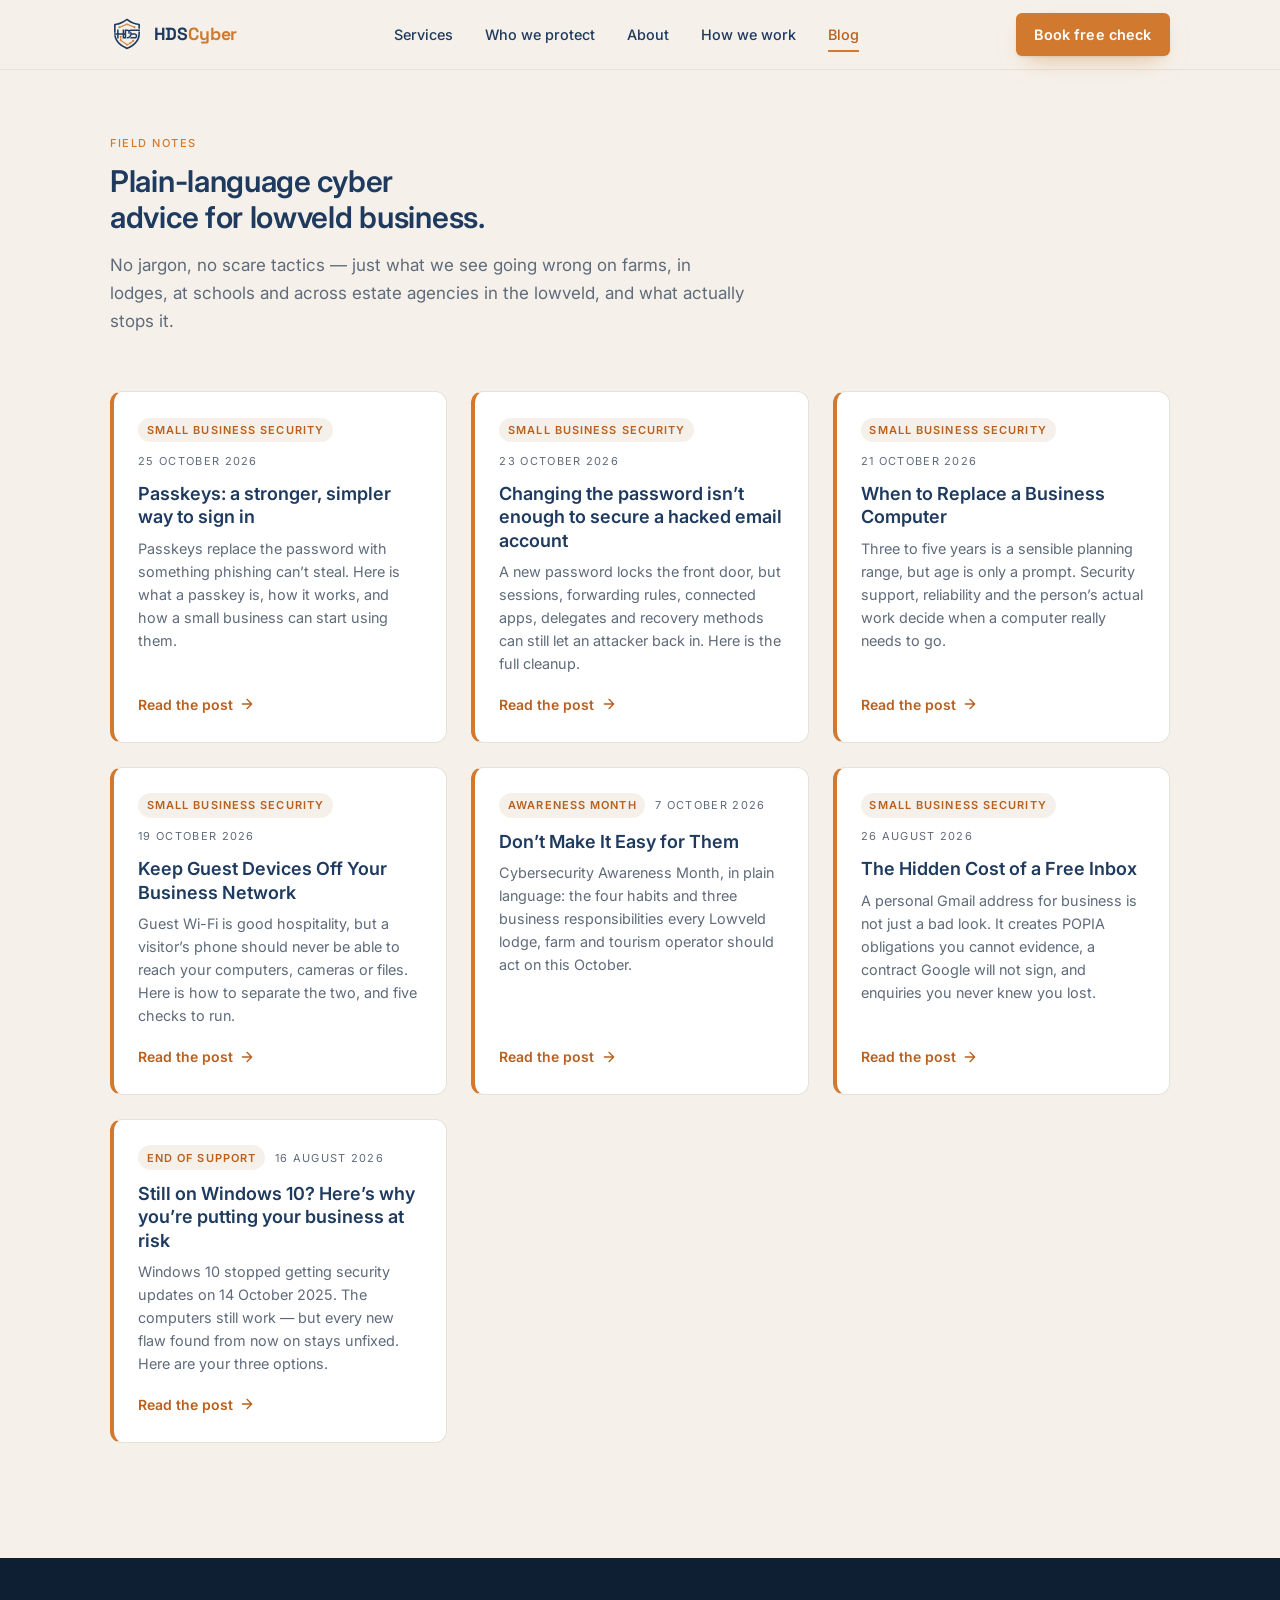
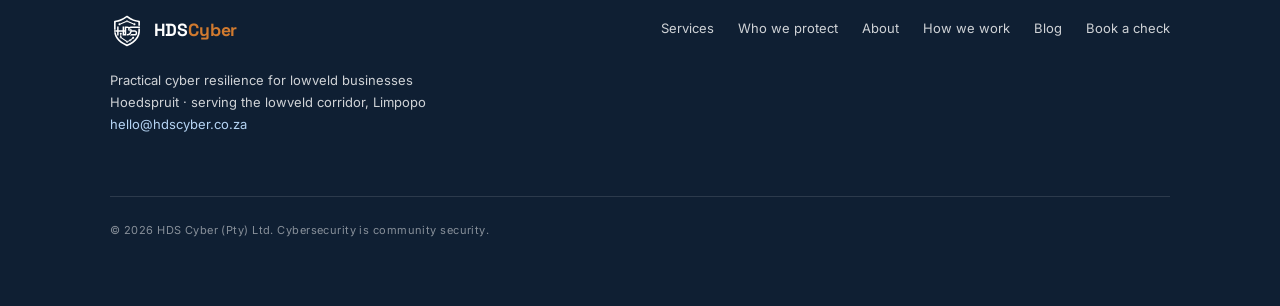
==== commit 28e43234: "Add blog post: Passkeys, a stronger, simpler way to sign in Held on a branch for scheduled publicati" ====
--- a/blog/index.html
+++ b/blog/index.html
@@ -96,6 +96,19 @@
              ================================================================= -->
         <div class="post-list">
 
+          <a class="post-card reveal" href="passkeys-for-small-business.html">
+            <div class="post-card__meta">
+              <span class="tag">Small business security</span>
+              <time datetime="2026-10-25">25 October 2026</time>
+            </div>
+            <h2 class="post-card__title">Passkeys: a stronger, simpler way to sign in</h2>
+            <p class="post-card__excerpt">Passkeys replace the password with something phishing can&rsquo;t steal. Here is what a passkey is, how it works, and how a small business can start using them.</p>
+            <span class="post-card__more">
+              Read the post
+              <svg viewBox="0 0 24 24" fill="none" stroke="currentColor" stroke-width="2" stroke-linecap="round" stroke-linejoin="round" aria-hidden="true"><path d="M5 12h14M12 5l7 7-7 7"/></svg>
+            </span>
+          </a>
+
           <a class="post-card reveal" href="secure-a-hacked-business-email-account.html">
             <div class="post-card__meta">
               <span class="tag">Small business security</span>
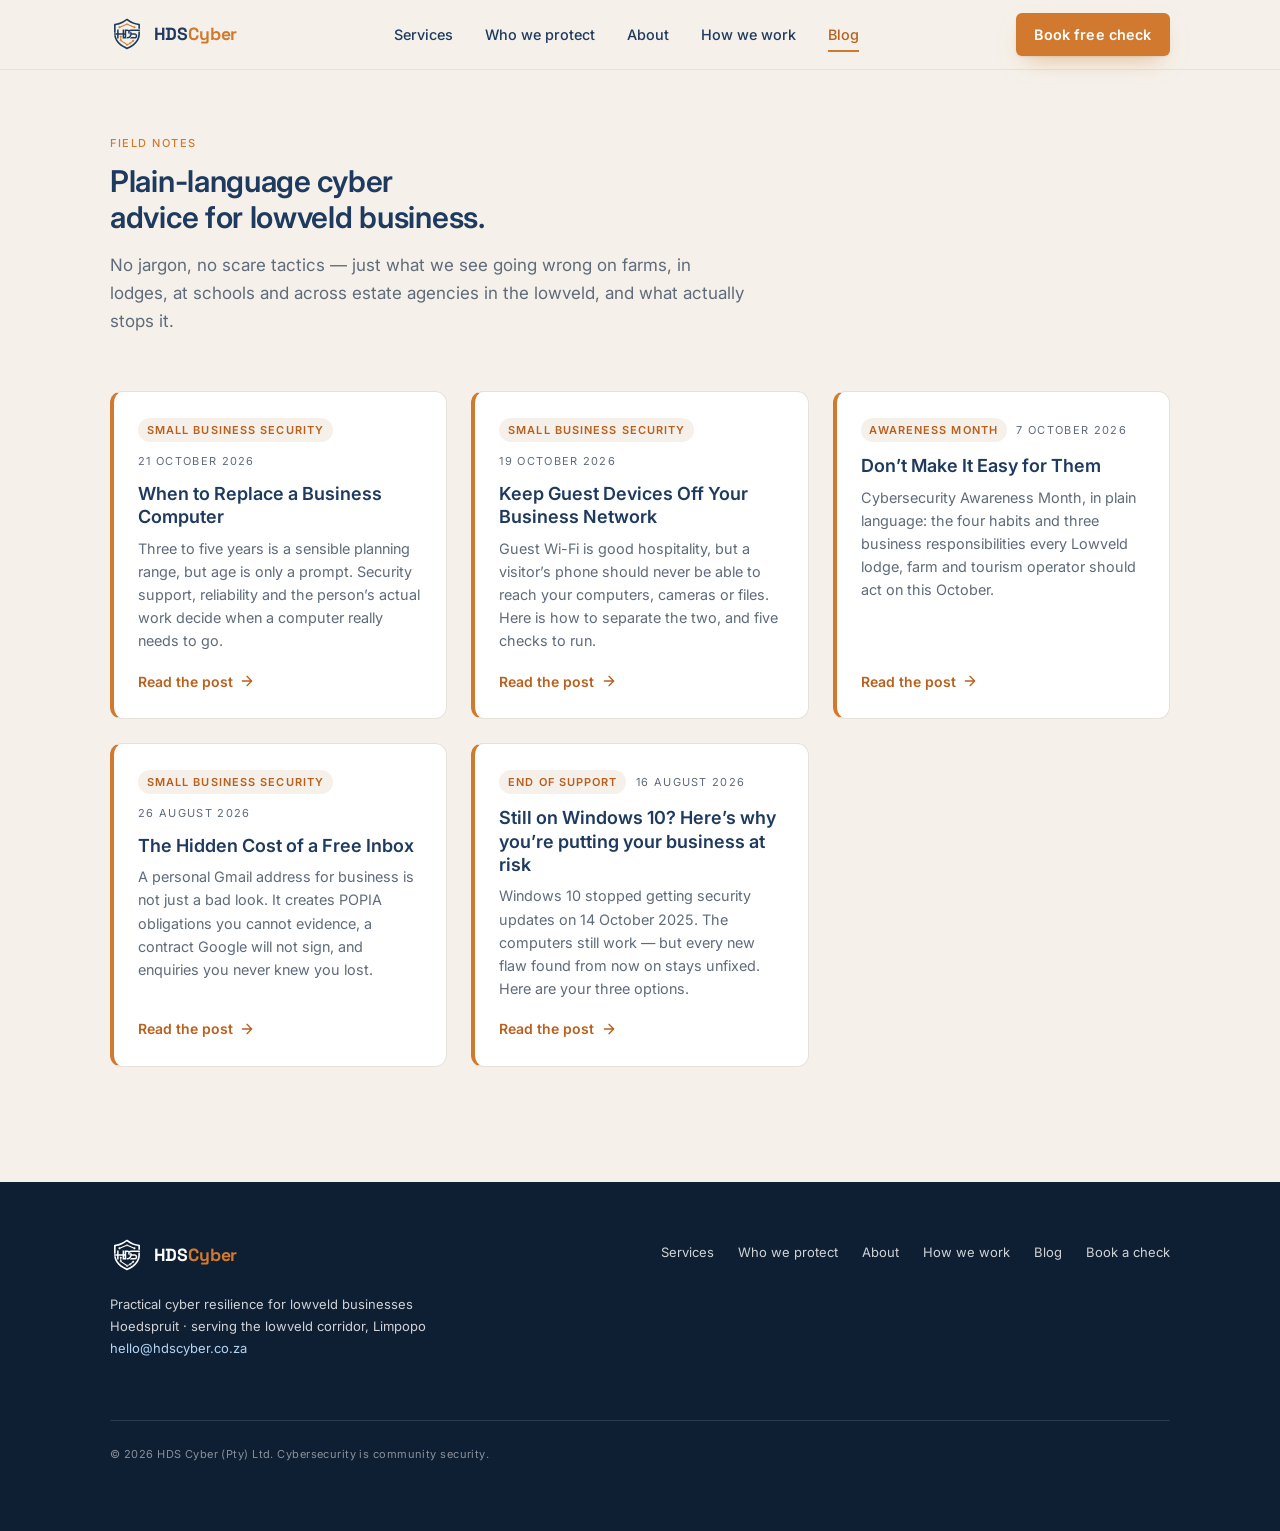
==== commit 8536535f: "Merge post: when to replace a business computer Co-Authored-By: Claude Sonnet 5.5 <noreply@anthropic" ====
--- a/blog/index.html
+++ b/blog/index.html
@@ -96,32 +96,6 @@
              ================================================================= -->
         <div class="post-list">
 
-          <a class="post-card reveal" href="passkeys-for-small-business.html">
-            <div class="post-card__meta">
-              <span class="tag">Small business security</span>
-              <time datetime="2026-10-25">25 October 2026</time>
-            </div>
-            <h2 class="post-card__title">Passkeys: a stronger, simpler way to sign in</h2>
-            <p class="post-card__excerpt">Passkeys replace the password with something phishing can&rsquo;t steal. Here is what a passkey is, how it works, and how a small business can start using them.</p>
-            <span class="post-card__more">
-              Read the post
-              <svg viewBox="0 0 24 24" fill="none" stroke="currentColor" stroke-width="2" stroke-linecap="round" stroke-linejoin="round" aria-hidden="true"><path d="M5 12h14M12 5l7 7-7 7"/></svg>
-            </span>
-          </a>
-
-          <a class="post-card reveal" href="secure-a-hacked-business-email-account.html">
-            <div class="post-card__meta">
-              <span class="tag">Small business security</span>
-              <time datetime="2026-10-23">23 October 2026</time>
-            </div>
-            <h2 class="post-card__title">Changing the password isn&rsquo;t enough to secure a hacked email account</h2>
-            <p class="post-card__excerpt">A new password locks the front door, but sessions, forwarding rules, connected apps, delegates and recovery methods can still let an attacker back in. Here is the full cleanup.</p>
-            <span class="post-card__more">
-              Read the post
-              <svg viewBox="0 0 24 24" fill="none" stroke="currentColor" stroke-width="2" stroke-linecap="round" stroke-linejoin="round" aria-hidden="true"><path d="M5 12h14M12 5l7 7-7 7"/></svg>
-            </span>
-          </a>
-
           <a class="post-card reveal" href="when-to-replace-a-business-computer.html">
             <div class="post-card__meta">
               <span class="tag">Small business security</span>
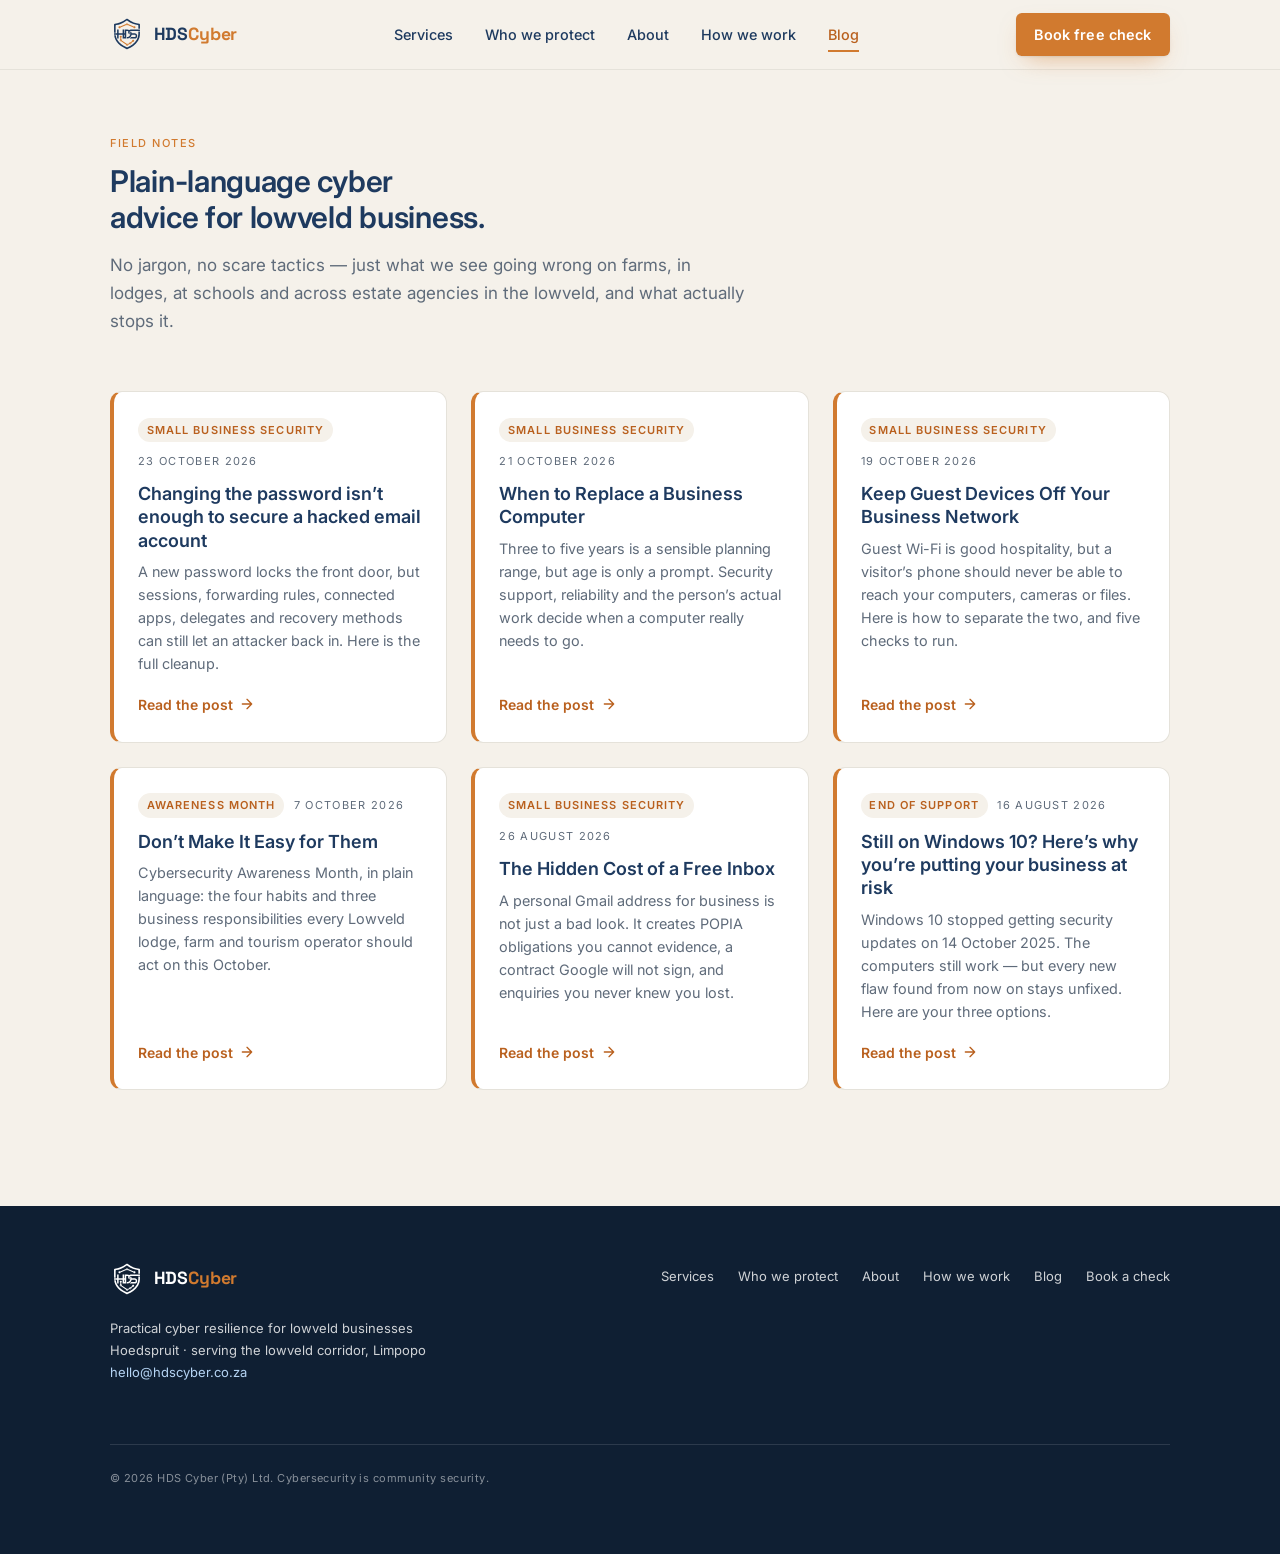
==== commit 48efb23d: "Merge post: secure a hacked business email account Co-Authored-By: Claude Sonnet 5.5 <noreply@anthro" ====
--- a/blog/index.html
+++ b/blog/index.html
@@ -96,6 +96,19 @@
              ================================================================= -->
         <div class="post-list">
 
+          <a class="post-card reveal" href="secure-a-hacked-business-email-account.html">
+            <div class="post-card__meta">
+              <span class="tag">Small business security</span>
+              <time datetime="2026-10-23">23 October 2026</time>
+            </div>
+            <h2 class="post-card__title">Changing the password isn&rsquo;t enough to secure a hacked email account</h2>
+            <p class="post-card__excerpt">A new password locks the front door, but sessions, forwarding rules, connected apps, delegates and recovery methods can still let an attacker back in. Here is the full cleanup.</p>
+            <span class="post-card__more">
+              Read the post
+              <svg viewBox="0 0 24 24" fill="none" stroke="currentColor" stroke-width="2" stroke-linecap="round" stroke-linejoin="round" aria-hidden="true"><path d="M5 12h14M12 5l7 7-7 7"/></svg>
+            </span>
+          </a>
+
           <a class="post-card reveal" href="when-to-replace-a-business-computer.html">
             <div class="post-card__meta">
               <span class="tag">Small business security</span>
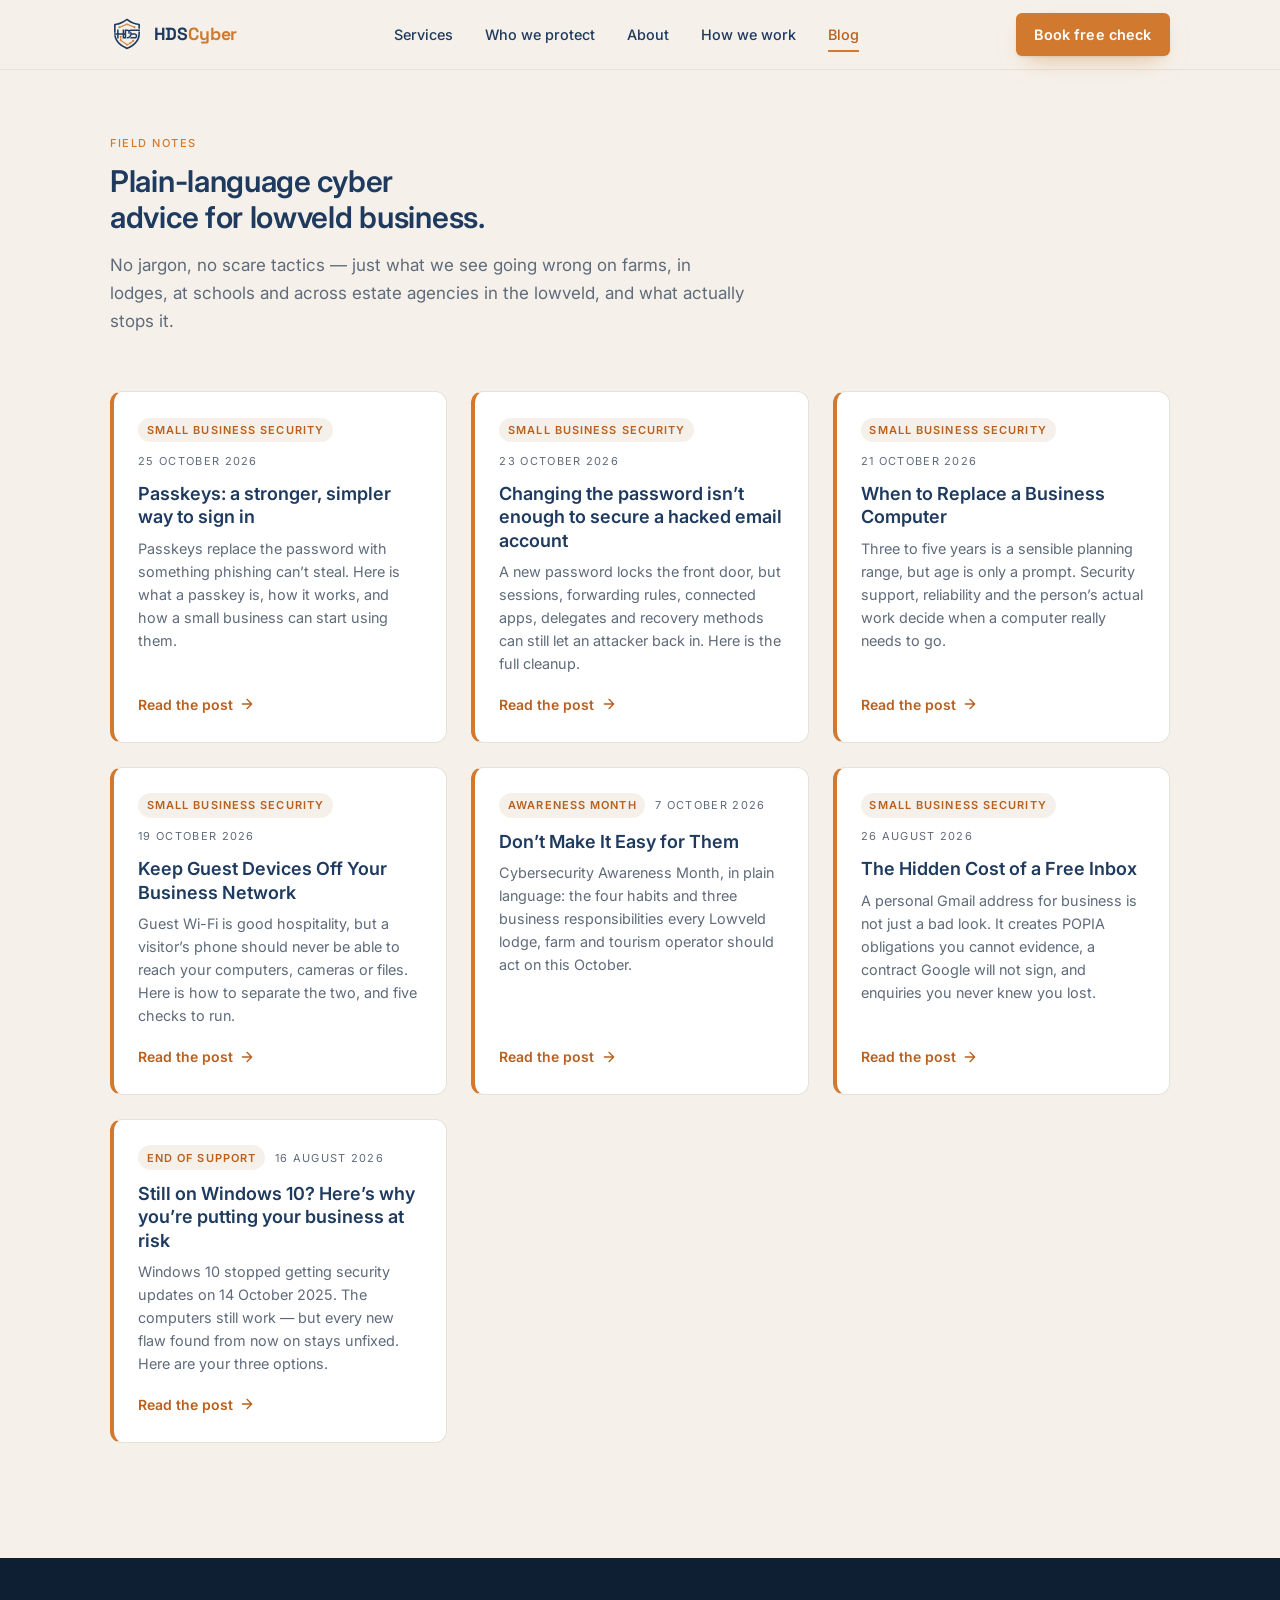
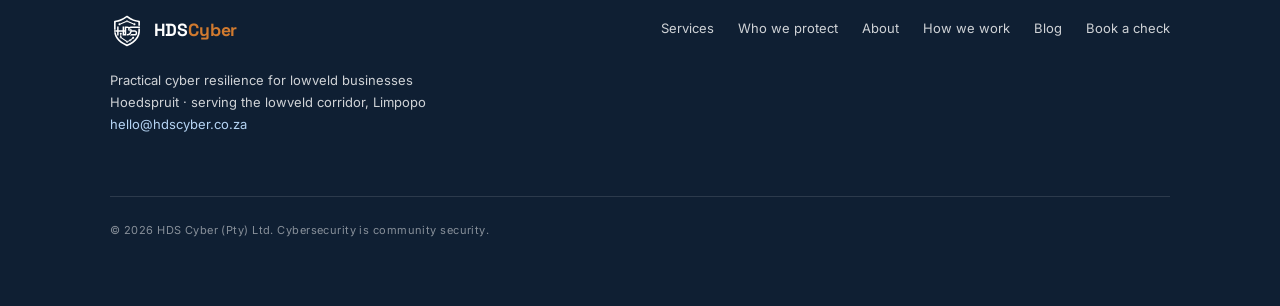
==== commit 00a5cbab: "Merge post: passkeys for small business Co-Authored-By: Claude Sonnet 5.5 <noreply@anthropic.com>" ====
--- a/blog/index.html
+++ b/blog/index.html
@@ -96,6 +96,19 @@
              ================================================================= -->
         <div class="post-list">
 
+          <a class="post-card reveal" href="passkeys-for-small-business.html">
+            <div class="post-card__meta">
+              <span class="tag">Small business security</span>
+              <time datetime="2026-10-25">25 October 2026</time>
+            </div>
+            <h2 class="post-card__title">Passkeys: a stronger, simpler way to sign in</h2>
+            <p class="post-card__excerpt">Passkeys replace the password with something phishing can&rsquo;t steal. Here is what a passkey is, how it works, and how a small business can start using them.</p>
+            <span class="post-card__more">
+              Read the post
+              <svg viewBox="0 0 24 24" fill="none" stroke="currentColor" stroke-width="2" stroke-linecap="round" stroke-linejoin="round" aria-hidden="true"><path d="M5 12h14M12 5l7 7-7 7"/></svg>
+            </span>
+          </a>
+
           <a class="post-card reveal" href="secure-a-hacked-business-email-account.html">
             <div class="post-card__meta">
               <span class="tag">Small business security</span>
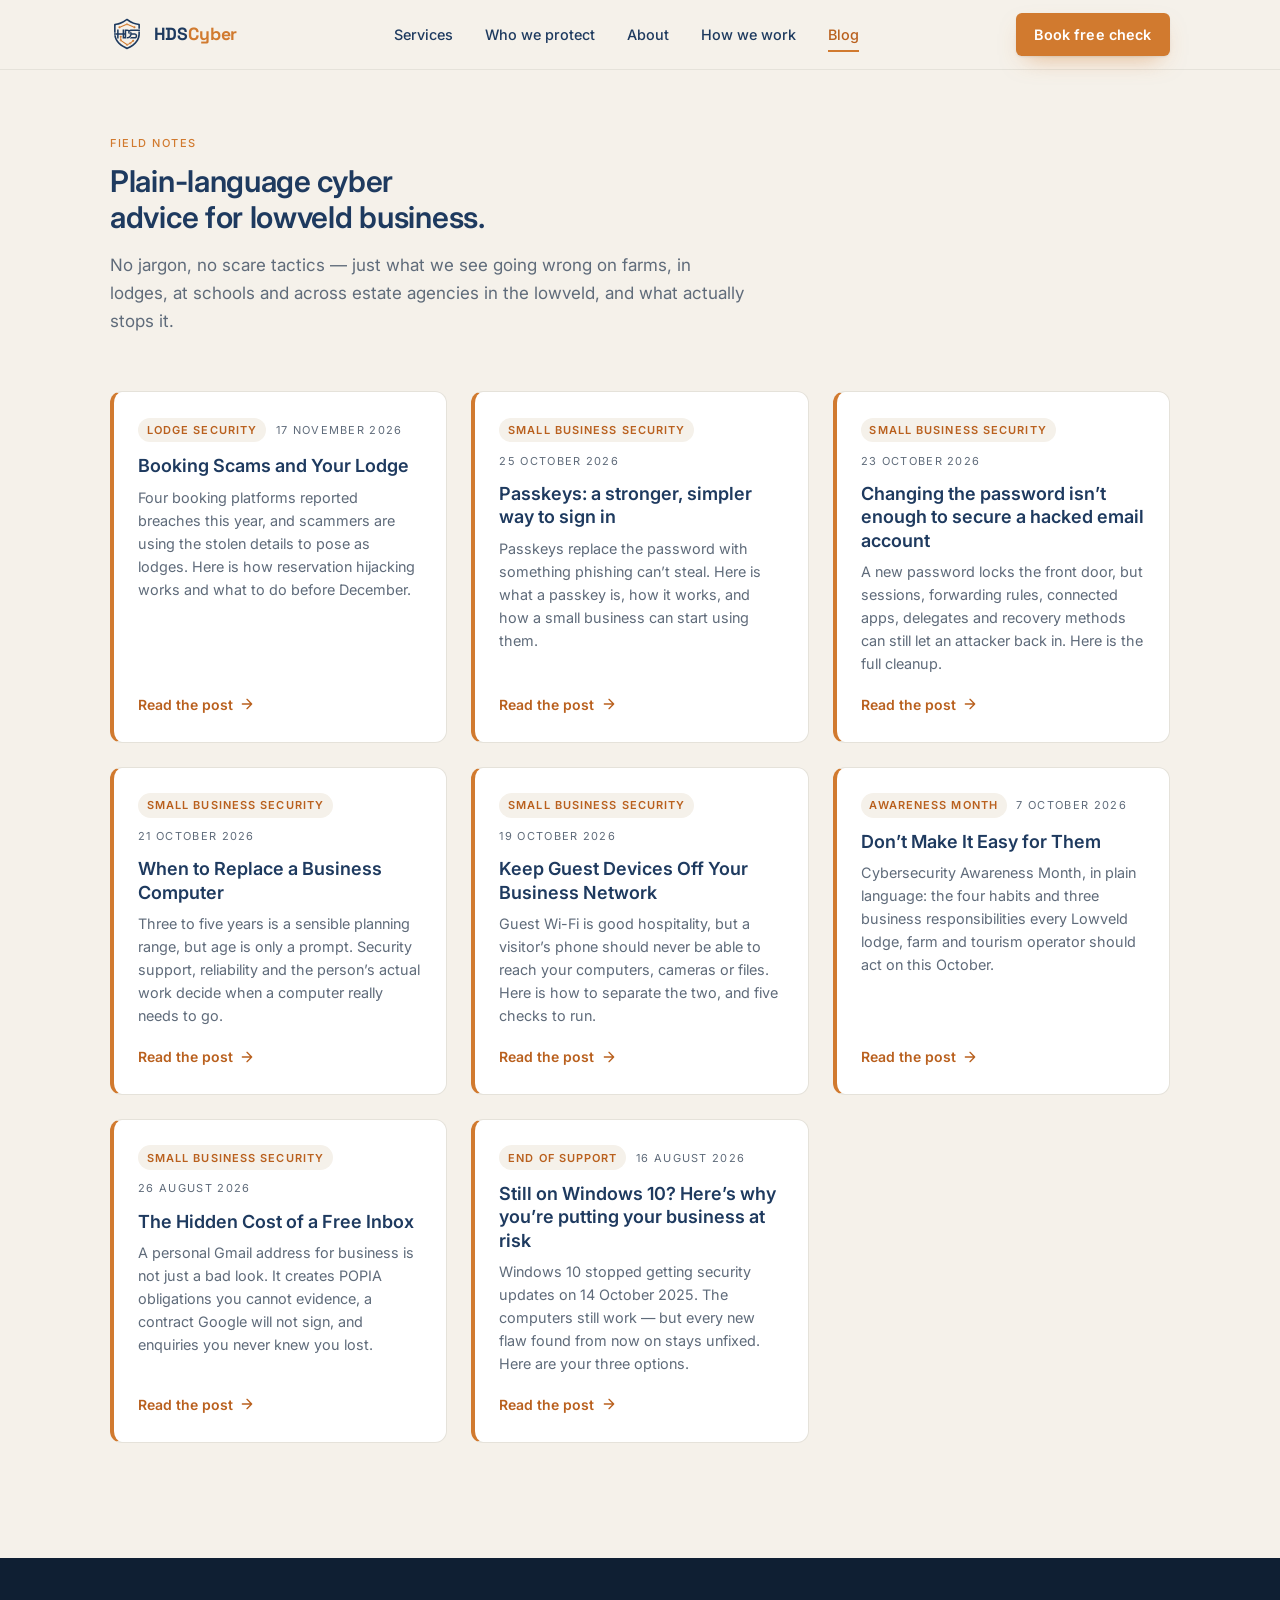
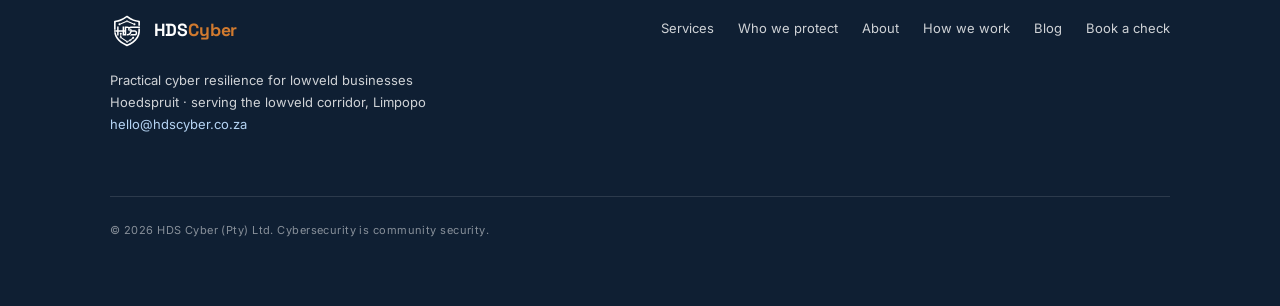
==== commit 516060c5: "Add blog post: booking scams and your lodge Co-Authored-By: Claude Sonnet 5.5 <noreply@anthropic.com" ====
--- a/blog/index.html
+++ b/blog/index.html
@@ -24,11 +24,11 @@
   t.src=v;s=b.getElementsByTagName(e)[0];
   s.parentNode.insertBefore(t,s)}(window, document,'script',
   'https://connect.facebook.net/en_US/fbevents.js');
-  fbq('init', '3988948328081548');
+  fbq('init', '1473008585027549');
   fbq('track', 'PageView');
   </script>
   <noscript><img height="1" width="1" style="display:none"
-  src="https://www.facebook.com/tr?id=3988948328081548&ev=PageView&noscript=1"
+  src="https://www.facebook.com/tr?id=1473008585027549&ev=PageView&noscript=1"
   /></noscript>
   <!-- End Meta Pixel Code -->
 
@@ -95,6 +95,19 @@
              first. Nothing else needs updating.
              ================================================================= -->
         <div class="post-list">
+
+          <a class="post-card reveal" href="lodge-booking-scams-reservation-hijacking.html">
+            <div class="post-card__meta">
+              <span class="tag">Lodge security</span>
+              <time datetime="2026-11-17">17 November 2026</time>
+            </div>
+            <h2 class="post-card__title">Booking Scams and Your Lodge</h2>
+            <p class="post-card__excerpt">Four booking platforms reported breaches this year, and scammers are using the stolen details to pose as lodges. Here is how reservation hijacking works and what to do before December.</p>
+            <span class="post-card__more">
+              Read the post
+              <svg viewBox="0 0 24 24" fill="none" stroke="currentColor" stroke-width="2" stroke-linecap="round" stroke-linejoin="round" aria-hidden="true"><path d="M5 12h14M12 5l7 7-7 7"/></svg>
+            </span>
+          </a>
 
           <a class="post-card reveal" href="passkeys-for-small-business.html">
             <div class="post-card__meta">
